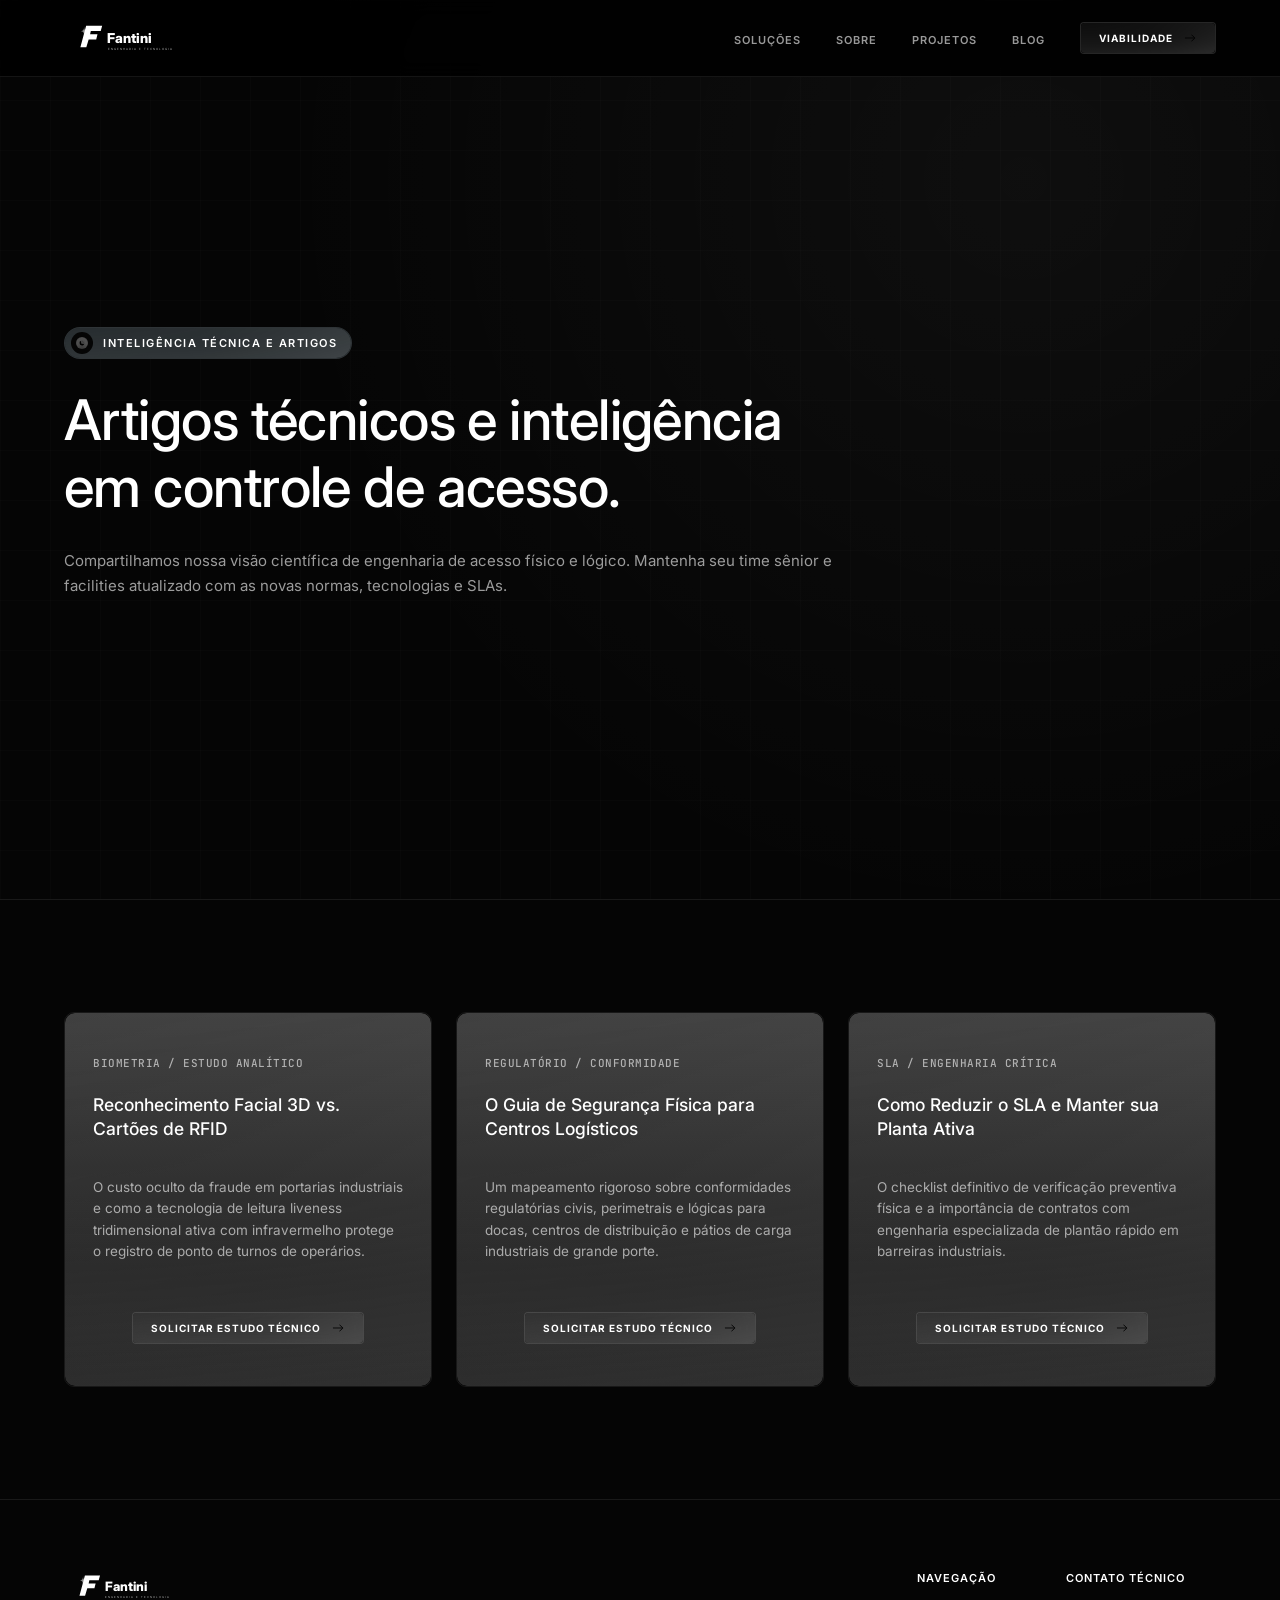
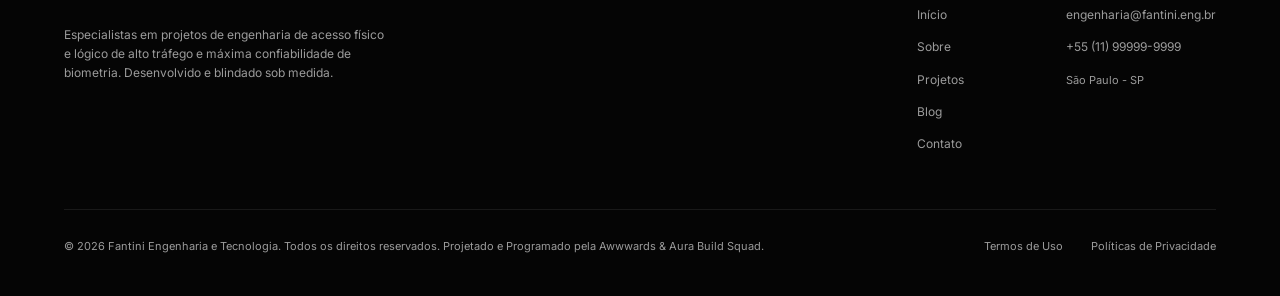
==== blog.html @ 69a47493 "feat: expand to multi-page architecture adding Sobre, Projetos, Blog, and Contato pages" ====
<!DOCTYPE html>
<html lang="pt-BR">
<head>
  <meta charset="UTF-8">
  <meta name="viewport" content="width=device-width, initial-scale=1.0">
  <title>Blog — Fantini Engenharia e Tecnologia</title>
  <meta name="description" content="Artigos de engenharia, guias normativos e estudos aprofundados sobre biometria facial 3D, controle de acesso e blindagem lógica/física corporativa.">
  
  <!-- CSS Stylesheet -->
  <link rel="stylesheet" href="css/style.css">
</head>
<body>

  <!-- ==========================================================================
       HEADER (NAVEGAÇÃO GLOBAL UNIFICADA)
       ========================================================================== */ -->
  <header class="header-nav" id="header">
    <div class="container header-container">
      <a href="index.html" class="header-logo" aria-label="Fantini Engenharia e Tecnologia Home">
        <!-- Direct Injected Reconstructed SVG Logo for high speed performance and CSS coloring -->
        <svg xmlns="http://www.w3.org/2000/svg" viewBox="0 0 800 200" width="100%" height="100%">
          <rect width="100%" height="100%" fill="none" />
          <!-- Icon -->
          <g transform="translate(-10, -20)">
            <path fill="#8a8a8a" d="M 122,108 C 122,93 118,82 104,82 C 118,82 122,71 122,56 C 122,71 126,82 140,82 C 126,82 122,93 122,108 Z" />
            <path fill="#ffffff" d="M 133,52 L 222,52 L 214,81 L 159,81 L 155,99 L 196,99 L 189,128 L 147,128 L 134,172 L 101,172 L 133,52 Z" />
          </g>
          <!-- Typography -->
          <text x="240" y="125" font-family="'Inter', sans-serif" font-weight="800" font-size="76" fill="#ffffff">Fantini</text>
          <text x="242" y="165" font-family="'Inter', sans-serif" font-weight="300" font-size="16" fill="#ffffff" letter-spacing="0.36em" opacity="0.9">ENGENHARIA E TECNOLOGIA</text>
        </svg>
      </a>
      
      <nav aria-label="Navegação Principal">
        <ul class="nav-menu">
          <li><a href="index.html#solucoes" class="nav-link">Soluções</a></li>
          <li><a href="sobre.html" class="nav-link">Sobre</a></li>
          <li><a href="projetos.html" class="nav-link">Projetos</a></li>
          <li><a href="blog.html" class="nav-link active" aria-current="page">Blog</a></li>
          <li>
            <!-- nav button infranex style with dual text roll-up -->
            <a class="button-01 button-01-sm w-inline-block" href="contato.html">
              <div class="button-01-main">
                <div class="button-01-text-wrap">
                  <div class="paragraph-02">Viabilidade</div>
                  <div class="paragraph-02">Viabilidade</div>
                </div>
                <img alt="arrow-right" src="assets/6957be41e4e089c5e53fb3e4_arrow_22bd38528ae0.svg"/>
                <div class="bg-daimond-16"></div>
              </div>
            </a>
          </li>
        </ul>
      </nav>
    </div>
  </header>

  <!-- ==========================================================================
       HERO SECTION DEDICADA
       ========================================================================== */ -->
  <section class="hero" id="home">
    <div class="tech-grid-bg"></div>
    <div class="hero-overlay"></div>
    
    <div class="container">
      <div class="hero-content">
        <!-- Infranex Signature Status Pill Tag -->
        <div class="section-teg-wrap reveal-scale">
          <div class="section-teg-icon">
            <img src="assets/6957d639ac43dd49eb71e622_CTA_2_b1862586765e.svg" alt="Spark icon" />
          </div>
          <span class="section-teg-text">Inteligência Técnica e Artigos</span>
          <div class="bg-daimond-16"></div>
        </div>
        
        <div class="hero-title reveal-slide-up">
          <h1>Artigos técnicos e inteligência em controle de acesso.</h1>
        </div>
        
        <div class="hero-subtitle reveal-slide-up delay-1">
          <p>Compartilhamos nossa visão científica de engenharia de acesso físico e lógico. Mantenha seu time sênior e facilities atualizado com as novas normas, tecnologias e SLAs.</p>
        </div>
      </div>
    </div>
  </section>

  <!-- ==========================================================================
       ARTIGOS GRID
       ========================================================================== */ -->
  <section class="section-padding">
    <div class="container">
      <div style="display: grid; grid-template-columns: repeat(3, 1fr); gap: 24px;" class="process-grid">
        <!-- Artigo 01 -->
        <div class="process-card reveal-slide-up">
          <span class="process-step">BIOMETRIA / ESTUDO ANALÍTICO</span>
          <h4 style="font-size: 1.25rem; font-weight: 500; line-height: 1.4; margin-bottom: 1rem; color: #ffffff;">
            Reconhecimento Facial 3D vs. Cartões de RFID
          </h4>
          <p style="color: var(--color-text-secondary); font-size: 13.5px; line-height: 1.6; margin-bottom: 2rem;">
            O custo oculto da fraude em portarias industriais e como a tecnologia de leitura liveness tridimensional ativa com infravermelho protege o registro de ponto de turnos de operários.
          </p>
          <a class="button-01 button-01-sm w-inline-block" href="contato.html">
            <div class="button-01-main">
              <div class="button-01-text-wrap">
                <div class="paragraph-02">Solicitar Estudo Técnico</div>
                <div class="paragraph-02">Solicitar Estudo Técnico</div>
              </div>
              <img alt="arrow-right" src="assets/6957be41e4e089c5e53fb3e4_arrow_22bd38528ae0.svg"/>
              <div class="bg-daimond-16"></div>
            </div>
          </a>
          <div class="bg-color"></div><div class="bg-stroke"></div><div class="bg-daimond-16"></div>
        </div>

        <!-- Artigo 02 -->
        <div class="process-card reveal-slide-up delay-1">
          <span class="process-step">REGULATÓRIO / CONFORMIDADE</span>
          <h4 style="font-size: 1.25rem; font-weight: 500; line-height: 1.4; margin-bottom: 1rem; color: #ffffff;">
            O Guia de Segurança Física para Centros Logísticos
          </h4>
          <p style="color: var(--color-text-secondary); font-size: 13.5px; line-height: 1.6; margin-bottom: 2rem;">
            Um mapeamento rigoroso sobre conformidades regulatórias civis, perimetrais e lógicas para docas, centros de distribuição e pátios de carga industriais de grande porte.
          </p>
          <a class="button-01 button-01-sm w-inline-block" href="contato.html">
            <div class="button-01-main">
              <div class="button-01-text-wrap">
                <div class="paragraph-02">Solicitar Estudo Técnico</div>
                <div class="paragraph-02">Solicitar Estudo Técnico</div>
              </div>
              <img alt="arrow-right" src="assets/6957be41e4e089c5e53fb3e4_arrow_22bd38528ae0.svg"/>
              <div class="bg-daimond-16"></div>
            </div>
          </a>
          <div class="bg-color"></div><div class="bg-stroke"></div><div class="bg-daimond-16"></div>
        </div>

        <!-- Artigo 03 -->
        <div class="process-card reveal-slide-up delay-2">
          <span class="process-step">SLA / ENGENHARIA CRÍTICA</span>
          <h4 style="font-size: 1.25rem; font-weight: 500; line-height: 1.4; margin-bottom: 1rem; color: #ffffff;">
            Como Reduzir o SLA e Manter sua Planta Ativa
          </h4>
          <p style="color: var(--color-text-secondary); font-size: 13.5px; line-height: 1.6; margin-bottom: 2rem;">
            O checklist definitivo de verificação preventiva física e a importância de contratos com engenharia especializada de plantão rápido em barreiras industriais.
          </p>
          <a class="button-01 button-01-sm w-inline-block" href="contato.html">
            <div class="button-01-main">
              <div class="button-01-text-wrap">
                <div class="paragraph-02">Solicitar Estudo Técnico</div>
                <div class="paragraph-02">Solicitar Estudo Técnico</div>
              </div>
              <img alt="arrow-right" src="assets/6957be41e4e089c5e53fb3e4_arrow_22bd38528ae0.svg"/>
              <div class="bg-daimond-16"></div>
            </div>
          </a>
          <div class="bg-color"></div><div class="bg-stroke"></div><div class="bg-daimond-16"></div>
        </div>
      </div>
    </div>
  </section>

  <!-- ==========================================================================
       FOOTER (RODAPÉ GLOBAL)
       ========================================================================== */ -->
  <footer class="footer">
    <div class="container">
      <div class="footer-top">
        <div class="footer-brand">
          <div class="footer-logo">
            <!-- Footer SVG Logo Small -->
            <svg xmlns="http://www.w3.org/2000/svg" viewBox="0 0 800 200" width="100%" height="100%">
              <rect width="100%" height="100%" fill="none" />
              <!-- Icon -->
              <g transform="translate(-10, -20)">
                <path fill="#8a8a8a" d="M 122,108 C 122,93 118,82 104,82 C 118,82 122,71 122,56 C 122,71 126,82 140,82 C 126,82 122,93 122,108 Z" />
                <path fill="#ffffff" d="M 133,52 L 222,52 L 214,81 L 159,81 L 155,99 L 196,99 L 189,128 L 147,128 L 134,172 L 101,172 L 133,52 Z" />
              </g>
              <!-- Typography -->
              <text x="240" y="125" font-family="'Inter', sans-serif" font-weight="800" font-size="76" fill="#ffffff">Fantini</text>
              <text x="242" y="165" font-family="'Inter', sans-serif" font-weight="300" font-size="16" fill="#ffffff" letter-spacing="0.36em" opacity="0.9">ENGENHARIA E TECNOLOGIA</text>
            </svg>
          </div>
          <p>Especialistas em projetos de engenharia de acesso físico e lógico de alto tráfego e máxima confiabilidade de biometria. Desenvolvido e blindado sob medida.</p>
        </div>

        <div class="footer-links-group">
          <div class="footer-column">
            <h5 style="color: #ffffff;">Navegação</h5>
            <ul>
              <li><a href="index.html">Início</a></li>
              <li><a href="sobre.html">Sobre</a></li>
              <li><a href="projetos.html">Projetos</a></li>
              <li><a href="blog.html">Blog</a></li>
              <li><a href="contato.html">Contato</a></li>
            </ul>
          </div>
          <div class="footer-column">
            <h5 style="color: #ffffff;">Contato Técnico</h5>
            <ul>
              <li><a href="mailto:engenharia@fantini.eng.br">engenharia@fantini.eng.br</a></li>
              <li><a href="tel:+5511999999999">+55 (11) 99999-9999</a></li>
              <li><span style="font-size: 11px; color: var(--color-text-secondary);">São Paulo - SP</span></li>
            </ul>
          </div>
        </div>
      </div>

      <div class="footer-bottom">
        <p>&copy; 2026 Fantini Engenharia e Tecnologia. Todos os direitos reservados. Projetado e Programado pela Awwwards &amp; Aura Build Squad.</p>
        <div class="footer-bottom-links">
          <a href="#">Termos de Uso</a>
          <a href="#">Políticas de Privacidade</a>
        </div>
      </div>
    </div>
  </footer>

  <!-- App Logic Script -->
  <script src="js/app.js"></script>
</body>
</html>
---- css/style.css ----
@import url('https://fonts.googleapis.com/css2?family=Inter:wght@300;400;500;600;700;800&family=JetBrains+Mono:wght@400;500;700&display=swap');

/* ==========================================================================
   EXACT INFRANEX SAAS DESIGN SYSTEM (FANTINI CO. INTEGRATION)
   ========================================================================== */
:root {
  /* Cores Originais Infranex */
  --color-bg: #050505;                    /* Main Canvas Background */
  --color-true-black: #0a0a0a;            /* Pure Slate Card Background */
  --color-bright-black: #1d2326;          /* Medium Surfaces, Pills and Inputs */
  --color-text-gray: #fff9;               /* Default readable body copy */
  --color-text-primary: #ffffff;          /* High contrast headings */
  --color-border-inactive: rgba(255, 255, 255, 0.08); /* 1px outline */
  --color-border-hover: rgba(255, 255, 255, 0.2);    /* Border peek highlight */
  
  /* Border Radii Tokens (Infranex standard) */
  --border-radius-tiny: 4px;
  --border-radius-medium: 6px;
  --border-radius-normal: 8px;
  --border-radius-large: 10px;
  --border-radius-jumbo: 18px;
  --border-radius-massive: 100px;
  
  /* Fontes */
  --font-main: 'Inter', sans-serif;
  --font-mono: 'JetBrains Mono', monospace;
  
  /* Precision Easing */
  --transition-bezier: all 0.4s cubic-bezier(0.16, 1, 0.3, 1);
}

/* ==========================================================================
   RESET & BASE STYLES
   ========================================================================== */
* {
  box-sizing: border-box;
  margin: 0;
  padding: 0;
}

html, body {
  overflow-x: hidden;
  background-color: var(--color-bg) !important;
  color: var(--color-text-gray);
  font-family: var(--font-main);
  font-size: 14px;
  line-height: 1.5;
  scroll-behavior: smooth;
  -webkit-font-smoothing: antialiased;
}

/* Utilities */
.container {
  width: 100%;
  max-width: 1200px;
  margin: 0 auto;
  padding: 0 24px;
}

.section-padding {
  padding: 8rem 0;
  border-bottom: 1px solid var(--color-border-inactive);
}

.text-center { text-align: center; }

/* Grid de Linhas Técnicas Infranex */
.tech-grid-bg {
  position: absolute;
  top: 0;
  left: 0;
  width: 100%;
  height: 100%;
  background-image: 
    linear-gradient(rgba(255, 255, 255, 0.012) 1px, transparent 1px),
    linear-gradient(90deg, rgba(255, 255, 255, 0.012) 1px, transparent 1px);
  background-size: 50px 50px;
  pointer-events: none;
  z-index: 1;
}

/* ==========================================================================
   HEADER (NAVEGAÇÃO SUPREMA)
   ========================================================================== */
.header-nav {
  position: fixed;
  top: 0;
  left: 0;
  width: 100%;
  background-color: rgba(5, 5, 5, 0.95);
  border-bottom: 1px solid var(--color-border-inactive);
  backdrop-filter: blur(10px);
  z-index: 1000;
  transition: var(--transition-bezier);
}

.header-container {
  display: flex;
  justify-content: space-between;
  align-items: center;
  height: 76px;
}

.header-logo {
  display: flex;
  align-items: center;
  height: 36px;
  text-decoration: none;
}

.header-logo svg {
  height: 100%;
  width: auto;
}

.nav-menu {
  display: flex;
  list-style: none;
  gap: 2.5rem;
  align-items: center;
}

.nav-link {
  color: var(--color-text-secondary);
  text-decoration: none;
  font-size: 11px;
  font-weight: 600;
  text-transform: uppercase;
  letter-spacing: 1px;
  transition: var(--transition-bezier);
}

.nav-link:hover {
  color: var(--color-text-primary);
}

/* ==========================================================================
   INFRANEX MASTER BUTTONS SYSTEM (.button-01)
   ========================================================================== */
.button-01 {
  display: inline-flex;
  align-items: center;
  justify-content: center;
  position: relative;
  text-decoration: none;
  cursor: pointer;
  z-index: 10;
}

.button-01-main {
  background-color: rgba(0, 0, 0, 0.12);
  border: 1px solid rgba(255, 255, 255, 0.15);
  border-radius: var(--border-radius-medium); /* 6px */
  padding: 12px 26px;
  backdrop-filter: blur(6px);
  position: relative;
  overflow: hidden;
  transition: var(--transition-bezier);
  display: flex;
  align-items: center;
  gap: 10px;
}

.button-01-text-wrap {
  position: relative;
  z-index: 5;
  overflow: hidden;
  height: 14px;
  display: flex;
  flex-direction: column;
}

.button-01-text-wrap .paragraph-02 {
  font-family: var(--font-main);
  font-size: 11px;
  font-weight: 700;
  text-transform: uppercase;
  letter-spacing: 1px;
  color: var(--color-text-primary);
  margin: 0;
  height: 14px;
  line-height: 14px;
  white-space: nowrap;
  transition: transform 0.4s cubic-bezier(0.16, 1, 0.3, 1);
}

.button-01-main img {
  width: 14px;
  height: 14px;
  filter: invert(1);
  position: relative;
  z-index: 5;
  transition: var(--transition-bezier);
}

/* Overlays e efeitos interativos */
.button-01:hover .button-01-main {
  border-color: var(--color-text-primary);
  background-color: rgba(255, 255, 255, 0.05);
}

.button-01:hover .button-01-text-wrap .paragraph-02 {
  transform: translateY(-100%);
}

.button-01:hover .button-01-main img {
  transform: translateX(4px);
}

.button-01-secondary .button-01-main {
  background-color: transparent;
  border: 1px solid var(--color-border-inactive);
}

.button-01-secondary:hover .button-01-main {
  border-color: var(--color-border-hover);
  background-color: rgba(255, 255, 255, 0.02);
}

.button-01-sm .button-01-main {
  padding: 8px 18px;
  border-radius: var(--border-radius-tiny); /* 4px */
}

.button-01-sm .button-01-text-wrap {
  height: 12px;
}

.button-01-sm .button-01-text-wrap .paragraph-02 {
  font-size: 10px;
  height: 12px;
  line-height: 12px;
}

/* ==========================================================================
   THE SIGNATURE GLASSMORPHIC & VECTOR LAYERING (z-index overlays)
   ========================================================================== */
/* Layer 1: Infranex Face Gradient Background */
.bg-color {
  position: absolute;
  inset: 0%;
  z-index: 1;
  height: 100%;
  border-radius: inherit;
  background-color: rgba(0, 0, 0, 0.12);
  background-image: 
    linear-gradient(#131313, #030303 72%, #01010100), 
    linear-gradient(#202020b3, #000);
}

/* Layer 2: Infranex 1px Inner Outline Glow */
.bg-stroke {
  position: absolute;
  inset: 0%;
  z-index: 2;
  opacity: .16;
  background-image: linear-gradient(#fff, #99999980);
  border-radius: inherit;
  pointer-events: none;
  transition: var(--transition-bezier);
}

/* Layer 3: Diamond Glass Reflection Overlay */
.bg-daimond-16 {
  position: absolute;
  inset: 0%;
  z-index: 3;
  opacity: .16;
  background-image: 
    url("../assets/6957c00accf867b0e120de47_Gradi_11859cbbbee3.svg"), 
    linear-gradient(350deg, #fff, #ffffff52);
  background-position: 50%, 0 0;
  background-repeat: no-repeat, repeat;
  background-size: cover, auto;
  border-radius: inherit;
  pointer-events: none;
  transition: var(--transition-bezier);
}

/* Interaction feedback for visual layering */
.bento-card:hover .bg-stroke,
.sim-result-box:hover .bg-stroke,
.process-card:hover .bg-stroke,
.contact-form:hover .bg-stroke {
  opacity: .32;
}

.bento-card:hover .bg-daimond-16,
.sim-result-box:hover .bg-daimond-16,
.process-card:hover .bg-daimond-16,
.contact-form:hover .bg-daimond-16,
.button-01:hover .bg-daimond-16 {
  opacity: .28;
}

/* ==========================================================================
   CATEGORY STATUS PILL TAGS (.section-teg-wrap)
   ========================================================================== */
.section-teg-wrap {
  display: inline-flex;
  align-items: center;
  gap: 10px;
  background-color: var(--color-bright-black);
  border: 1px solid var(--color-border-inactive);
  padding: 6px 14px 6px 6px;
  border-radius: var(--border-radius-massive); /* 100px */
  text-decoration: none;
  transition: var(--transition-bezier);
  margin-bottom: 2rem;
  height: 32px;
  position: relative;
  overflow: hidden;
}

.section-teg-wrap:hover {
  border-color: var(--color-border-hover);
}

.section-teg-icon {
  width: 22px;
  height: 22px;
  background-color: var(--color-bg);
  border-radius: 50%;
  display: flex;
  align-items: center;
  justify-content: center;
  position: relative;
  z-index: 5;
}

.section-teg-icon img {
  width: 12px;
  height: 12px;
  filter: invert(1);
}

.section-teg-text {
  font-size: 11px;
  font-weight: 600;
  letter-spacing: 1.5px;
  text-transform: uppercase;
  color: var(--color-text-primary);
  position: relative;
  z-index: 5;
}

.section-teg-wrap .bg-daimond-16 {
  z-index: 1;
}

/* ==========================================================================
   HERO SECTION (O IMPACTO DE AUTORIDADE)
   ========================================================================== */
.hero {
  position: relative;
  min-height: 100vh;
  display: flex;
  align-items: center;
  padding-top: 76px;
  overflow: hidden;
  background-color: var(--color-bg);
  border-bottom: 1px solid var(--color-border-inactive);
}

.hero-content {
  position: relative;
  max-width: 800px;
  z-index: 10;
  padding: 8rem 0;
}

.hero-title h1 {
  font-family: var(--font-main);
  font-size: clamp(2.5rem, 5vw, 4rem);
  font-weight: 500; /* Inter Display Medium (500) */
  line-height: 1.2;
  letter-spacing: -0.01em;
  color: var(--color-text-primary);
  margin-bottom: 2rem;
}

.hero-subtitle p {
  font-family: var(--font-main);
  font-size: 15px; /* Paragraph Large */
  font-weight: 400;
  line-height: 1.65;
  color: var(--color-text-gray);
  margin-bottom: 3.5rem;
}

.hero-actions {
  display: flex;
  gap: 1.5rem;
  flex-wrap: wrap;
}

.hero-overlay {
  position: absolute;
  top: 0;
  left: 0;
  width: 100%;
  height: 100%;
  background: radial-gradient(circle at 80% 20%, rgba(255, 255, 255, 0.04) 0%, transparent 60%);
  pointer-events: none;
  z-index: 2;
}

/* ==========================================================================
   ZONAS DE PROVA SOCIAL COM MARQUEE CONTÍNUO INFINITO
   ========================================================================== */
.proof-bar {
  border-bottom: 1px solid var(--color-border-inactive);
  background-color: var(--color-bg);
  padding: 3rem 0;
  position: relative;
  z-index: 10;
  overflow: hidden;
}

.proof-container {
  display: flex;
  flex-direction: column;
  gap: 2rem;
}

.proof-title {
  font-size: 11px;
  font-weight: 600;
  text-transform: uppercase;
  letter-spacing: 2px;
  color: var(--color-text-muted);
  text-align: center;
}

/* Infinite Scrolling Marquee */
.brand-bottom-list {
  display: flex;
  gap: 80px;
  width: max-content;
  animation: marquee-scroll 25s linear infinite;
  padding-left: 20px;
}

.marquee-wrapper {
  display: flex;
  width: 100%;
  overflow: hidden;
  position: relative;
}

.marquee-wrapper::before, .marquee-wrapper::after {
  content: '';
  position: absolute;
  top: 0;
  width: 120px;
  height: 100%;
  z-index: 2;
  pointer-events: none;
}

.marquee-wrapper::before {
  left: 0;
  background: linear-gradient(to right, var(--color-bg), transparent);
}

.marquee-wrapper::after {
  right: 0;
  background: linear-gradient(to left, var(--color-bg), transparent);
}

.brand-logo-wrap {
  font-family: var(--font-main);
  font-size: 14px;
  font-weight: 700;
  text-transform: uppercase;
  letter-spacing: 3px;
  color: var(--color-text-muted);
  opacity: 0.55;
  transition: var(--transition-bezier);
  cursor: default;
}

.brand-logo-wrap:hover {
  opacity: 1;
  color: var(--color-text-primary);
}

@keyframes marquee-scroll {
  0% { transform: translateX(0); }
  100% { transform: translateX(-50%); }
}

/* ==========================================================================
   BENTO GRID DE SOLUÇÕES (HIGH-PERFORMANCE INFRANEX CARDS)
   ========================================================================== */
.section-header {
  margin-bottom: 5rem;
}

.section-title {
  font-size: clamp(2rem, 3.5vw, 2.8rem);
  font-weight: 600; /* Inter Display Semi-Bold (600) */
  letter-spacing: -0.02em;
  color: var(--color-text-primary);
}

.bento-grid {
  display: grid;
  grid-template-columns: repeat(4, 1fr);
  grid-template-rows: repeat(2, 280px);
  gap: 20px;
}

/* Opaque High Performance Infranex Card */
.bento-card {
  border: 1px solid var(--color-border-inactive);
  border-radius: var(--border-radius-large); /* 10px */
  padding: 2.5rem;
  display: flex;
  flex-direction: column;
  justify-content: space-between;
  transition: var(--transition-bezier);
  position: relative;
  overflow: hidden;
  background-color: transparent;
}

.bento-card:hover {
  border-color: var(--color-border-hover);
}

.bento-card-header {
  display: flex;
  justify-content: space-between;
  align-items: flex-start;
  position: relative;
  z-index: 10;
}

.bento-number {
  font-family: var(--font-mono);
  font-size: 11px;
  color: var(--color-text-muted);
  letter-spacing: 0.5px;
}

.bento-icon-box {
  width: 44px;
  height: 44px;
  border: 1px solid var(--color-border-inactive);
  border-radius: var(--border-radius-medium); /* 6px */
  display: flex;
  align-items: center;
  justify-content: center;
  transition: var(--transition-bezier);
  background-color: rgba(0, 0, 0, 0.3);
  position: relative;
  z-index: 15;
}

.bento-card:hover .bento-icon-box {
  border-color: var(--color-border-hover);
  background-color: rgba(255, 255, 255, 0.03);
}

.bento-icon-box svg {
  width: 18px;
  height: 18px;
  fill: var(--color-text-secondary);
  transition: var(--transition-bezier);
}

.bento-card:hover .bento-icon-box svg {
  fill: var(--color-text-primary);
}

.bento-card-body {
  position: relative;
  z-index: 10;
}

.bento-card-body h3 {
  font-size: 1.35rem;
  font-weight: 500; /* Interdisplay Medium (500) */
  letter-spacing: -0.01em;
  color: var(--color-text-primary);
  margin-bottom: 0.8rem;
}

.bento-card-body p {
  font-size: 14px; /* Paragraph Normal Infranex */
  line-height: 1.6;
  color: var(--color-text-secondary);
}

/* Modificadores de Proporção Bento Grid */
.bento-vertical {
  grid-column: span 2;
  grid-row: span 2;
  height: 100%;
}

.bento-horizontal {
  grid-column: span 2;
  grid-row: span 1;
}

.bento-regular {
  grid-column: span 1;
  grid-row: span 1;
}

.bento-vertical .bento-card-body h3 {
  font-size: 1.8rem;
  margin-bottom: 1.2rem;
}

.bento-vertical .bento-card-body p {
  font-size: 15px;
  line-height: 1.65;
}

/* ==========================================================================
   SIMULADOR DE SOLUÇÕES INTERATIVO
   ========================================================================== */
.simulator {
  background-color: var(--color-bg);
}

.simulator-layout {
  display: grid;
  grid-template-columns: 5fr 7fr;
  gap: 4rem;
  align-items: start;
}

.sim-control-panel {
  display: flex;
  flex-direction: column;
  gap: 1.2rem;
}

.sim-selector-btn {
  background-color: var(--color-surface-card);
  border: 1px solid var(--color-border-inactive);
  border-radius: var(--border-radius-large); /* 10px */
  padding: 1.8rem 2rem;
  text-align: left;
  cursor: pointer;
  transition: var(--transition-bezier);
  display: flex;
  justify-content: space-between;
  align-items: center;
  outline: none;
}

.sim-selector-btn h4 {
  font-size: 12px;
  font-weight: 600;
  text-transform: uppercase;
  letter-spacing: 1px;
  color: var(--color-text-secondary);
  transition: var(--transition-bezier);
}

.sim-selector-btn svg {
  color: var(--color-text-muted);
  transition: var(--transition-bezier);
}

.sim-selector-btn:hover {
  background-color: #0e0e0e;
  border-color: var(--color-border-hover);
}

.sim-selector-btn.active {
  background-color: #0e0e0e;
  border-color: var(--color-border-active);
}

.sim-selector-btn.active h4 {
  color: var(--color-text-primary);
}

.sim-selector-btn.active svg {
  color: var(--color-text-primary);
}

/* Lado do Resultado */
.sim-result-box {
  border: 1px solid var(--color-border-inactive);
  border-radius: var(--border-radius-large); /* 10px */
  padding: 3.5rem;
  min-height: 480px;
  display: flex;
  flex-direction: column;
  justify-content: space-between;
  position: relative;
  overflow: hidden;
  background-color: transparent;
}

.sim-result-header {
  margin-bottom: 2.5rem;
  position: relative;
  z-index: 10;
}

.sim-result-tag {
  font-family: var(--font-mono);
  font-size: 11px;
  letter-spacing: 0.5px;
  color: var(--color-text-muted);
  text-transform: uppercase;
  margin-bottom: 1rem;
  display: block;
}

.sim-result-title {
  font-size: 1.8rem;
  font-weight: 500;
  letter-spacing: -0.01em;
  color: var(--color-text-primary);
  margin-bottom: 1rem;
}

.sim-result-desc {
  font-size: 14px;
  line-height: 1.6;
  color: var(--color-text-secondary);
}

/* Lista de Especificações Recomendadas */
.sim-specs-list {
  display: grid;
  grid-template-columns: repeat(2, 1fr);
  gap: 2rem;
  margin-bottom: 3.5rem;
  border-top: 1px solid var(--color-border-inactive);
  padding-top: 2rem;
  position: relative;
  z-index: 10;
}

.sim-spec-item {
  display: flex;
  flex-direction: column;
  gap: 0.4rem;
}

.sim-spec-label {
  font-size: 11px;
  color: var(--color-text-muted);
  text-transform: uppercase;
  letter-spacing: 0.5px;
}

.sim-spec-value {
  font-size: 14px;
  font-weight: 600;
  color: var(--color-text-primary);
}

/* ==========================================================================
   NOSSO PROCESSO DE ENGENHARIA
   ========================================================================== */
.process-grid {
  display: grid;
  grid-template-columns: repeat(4, 1fr);
  gap: 20px;
}

.process-card {
  border: 1px solid var(--color-border-inactive);
  border-radius: var(--border-radius-large); /* 10px */
  padding: 3rem 2rem;
  display: flex;
  flex-direction: column;
  gap: 1.5rem;
  position: relative;
  transition: var(--transition-bezier);
  overflow: hidden;
  background-color: transparent;
}

.process-card:hover {
  border-color: var(--color-border-hover);
}

.process-step {
  font-family: var(--font-mono);
  font-size: 11px;
  font-weight: 500;
  color: var(--color-text-muted);
  letter-spacing: 0.5px;
  position: relative;
  z-index: 10;
}

.process-card h4 {
  font-size: 1.2rem;
  font-weight: 500;
  color: var(--color-text-primary);
  position: relative;
  z-index: 10;
}

.process-card p {
  font-size: 14px;
  line-height: 1.6;
  color: var(--color-text-secondary);
  position: relative;
  z-index: 10;
}

/* ==========================================================================
   FORMULÁRIO DE CONVERSÃO CORPORATIVA (LEAD DE ELITE)
   ========================================================================== */
.contact {
  background-color: var(--color-bg);
  position: relative;
  overflow: hidden;
}

.contact-layout {
  display: grid;
  grid-template-columns: 5fr 7fr;
  gap: 5rem;
  align-items: start;
}

.contact-info {
  display: flex;
  flex-direction: column;
  gap: 2rem;
}

.contact-info-title {
  font-size: clamp(2rem, 3.5vw, 2.6rem);
  font-weight: 600;
  line-height: 1.2;
  color: var(--color-text-primary);
}

.contact-info-desc {
  font-size: 15px;
  line-height: 1.65;
  color: var(--color-text-secondary);
  margin-bottom: 2rem;
}

.contact-detail-item {
  display: flex;
  flex-direction: column;
  gap: 0.4rem;
  border-left: 2px solid var(--color-border-inactive);
  padding-left: 1.5rem;
}

.contact-detail-label {
  font-size: 11px;
  text-transform: uppercase;
  letter-spacing: 0.5px;
  color: var(--color-text-muted);
}

.contact-detail-value {
  font-size: 15px;
  font-weight: 600;
  color: var(--color-text-primary);
}

/* Formulário Infranex Opaque Card */
.contact-form {
  border: 1px solid var(--color-border-inactive);
  border-radius: var(--border-radius-large); /* 10px */
  padding: 4rem;
  display: flex;
  flex-direction: column;
  gap: 2rem;
  position: relative;
  overflow: hidden;
  background-color: transparent;
}

.form-group {
  display: flex;
  flex-direction: column;
  gap: 0.6rem;
  position: relative;
  z-index: 10;
}

.form-group label {
  font-size: 11px;
  text-transform: uppercase;
  letter-spacing: 0.5px;
  color: var(--color-text-secondary);
}

.form-control {
  background-color: rgba(5, 5, 5, 0.6);
  border: 1px solid var(--color-border-inactive);
  color: var(--color-text-primary);
  font-family: var(--font-main);
  font-size: 14px;
  padding: 1rem 1.2rem;
  width: 100%;
  border-radius: var(--border-radius-medium); /* 6px */
  outline: none;
  transition: var(--transition-bezier);
  position: relative;
  z-index: 15;
}

.form-control:focus {
  border-color: var(--color-border-hover);
}

textarea.form-control {
  min-height: 120px;
  resize: vertical;
}

.form-control-row {
  display: grid;
  grid-template-columns: repeat(2, 1fr);
  gap: 1.5rem;
  position: relative;
  z-index: 10;
}

/* ==========================================================================
   FOOTER (RODAPÉ CORPORATIVO)
   ========================================================================== */
.footer {
  padding: 5rem 0 3rem 0;
  background-color: var(--color-bg);
}

.footer-top {
  display: flex;
  justify-content: space-between;
  align-items: start;
  flex-wrap: wrap;
  gap: 4rem;
  margin-bottom: 4rem;
}

.footer-brand {
  max-width: 320px;
}

.footer-logo {
  height: 34px;
  margin-bottom: 1.5rem;
}

.footer-logo svg {
  height: 100%;
  width: auto;
}

.footer-brand p {
  font-size: 12px;
  line-height: 1.6;
  color: var(--color-text-muted);
}

.footer-links-group {
  display: flex;
  gap: 5rem;
  flex-wrap: wrap;
}

.footer-column {
  display: flex;
  flex-direction: column;
  gap: 1.2rem;
}

.footer-column h5 {
  font-size: 11px;
  font-weight: 600;
  text-transform: uppercase;
  letter-spacing: 1px;
  color: var(--color-text-primary);
}

.footer-column ul {
  list-style: none;
  display: flex;
  flex-direction: column;
  gap: 0.8rem;
}

.footer-column a {
  font-size: 12px;
  color: var(--color-text-secondary);
  text-decoration: none;
  transition: var(--transition-bezier);
}

.footer-column a:hover {
  color: var(--color-text-primary);
}

.footer-bottom {
  border-top: 1px solid var(--color-border-inactive);
  padding-top: 2rem;
  display: flex;
  justify-content: space-between;
  align-items: center;
  flex-wrap: wrap;
  gap: 1.5rem;
  font-size: 11px;
  color: var(--color-text-muted);
}

.footer-bottom-links {
  display: flex;
  gap: 2rem;
}

.footer-bottom-links a {
  color: var(--color-text-muted);
  text-decoration: none;
  transition: var(--transition-bezier);
}

.footer-bottom-links a:hover {
  color: var(--color-text-primary);
}

/* ==========================================================================
   MEDIA QUERIES - RESPONSIVIDADE ESTRUTURAL
   ========================================================================== */
@media (max-width: 1024px) {
  .bento-grid {
    grid-template-columns: repeat(2, 1fr);
    grid-template-rows: auto;
  }
  
  .bento-vertical {
    grid-column: span 2;
  }
  
  .bento-regular {
    grid-column: span 1;
    height: 280px;
  }
  
  .simulator-layout {
    grid-template-columns: 1fr;
    gap: 3rem;
  }
  
  .contact-layout {
    grid-template-columns: 1fr;
    gap: 4rem;
  }
}

@media (max-width: 768px) {
  .section-padding {
    padding: 5rem 0;
  }
  
  .nav-menu {
    display: none;
  }
  
  .hero {
    min-height: auto;
    padding: 100px 0 6rem 0;
  }
  
  .hero-content {
    padding: 4rem 0;
  }
  
  .bento-grid {
    grid-template-columns: 1fr;
  }
  
  .bento-vertical, .bento-horizontal, .bento-regular {
    grid-column: span 1;
    height: auto;
  }
  
  .bento-regular {
    height: 280px;
  }
  
  .sim-result-box {
    padding: 2.5rem 1.8rem;
  }
  
  .sim-specs-list {
    grid-template-columns: 1fr;
    gap: 1.2rem;
  }
  
  .process-grid {
    grid-template-columns: 1fr;
    gap: 1.5rem;
  }
  
  .contact-form {
    padding: 2.5rem 1.8rem;
  }
  
  .form-control-row {
    grid-template-columns: 1fr;
    gap: 2rem;
  }
  
  .footer-links-group {
    gap: 3rem;
  }
}

/* ==========================================================================
   MOTION DESIGN ENGINE - ELEVATED AWWWARDS ENTRANCE EFFECTS
   ========================================================================== */
/* Core scroll reveals classes */
.reveal-slide-up, .reveal-scale, .reveal-opacity {
  opacity: 0;
  transition: opacity 1s cubic-bezier(0.16, 1, 0.3, 1),
              transform 1s cubic-bezier(0.16, 1, 0.3, 1),
              filter 1.2s cubic-bezier(0.16, 1, 0.3, 1);
  will-change: opacity, transform, filter;
  filter: blur(4px);
}

.reveal-slide-up {
  transform: translateY(40px);
}

.reveal-scale {
  transform: scale(0.96) translateY(20px);
}

.reveal-opacity {
  filter: blur(2px);
}

/* In-view states triggered by Intersection Observer */
.reveal-slide-up.in-view, 
.reveal-scale.in-view, 
.reveal-opacity.in-view {
  opacity: 1;
  transform: translateY(0) scale(1);
  filter: blur(0);
}

/* Stagger delays (sequential reveals) */
.delay-1 { transition-delay: 0.1s; }
.delay-2 { transition-delay: 0.2s; }
.delay-3 { transition-delay: 0.3s; }
.delay-4 { transition-delay: 0.4s; }
.delay-5 { transition-delay: 0.5s; }
.delay-6 { transition-delay: 0.6s; }

/* Micro-interaction for technical lines animation (.linesanimation replacement) */
@keyframes techLinePulse {
  0% { opacity: 0.15; }
  50% { opacity: 0.35; }
  100% { opacity: 0.15; }
}

.tech-grid-bg {
  animation: techLinePulse 8s ease-in-out infinite;
}
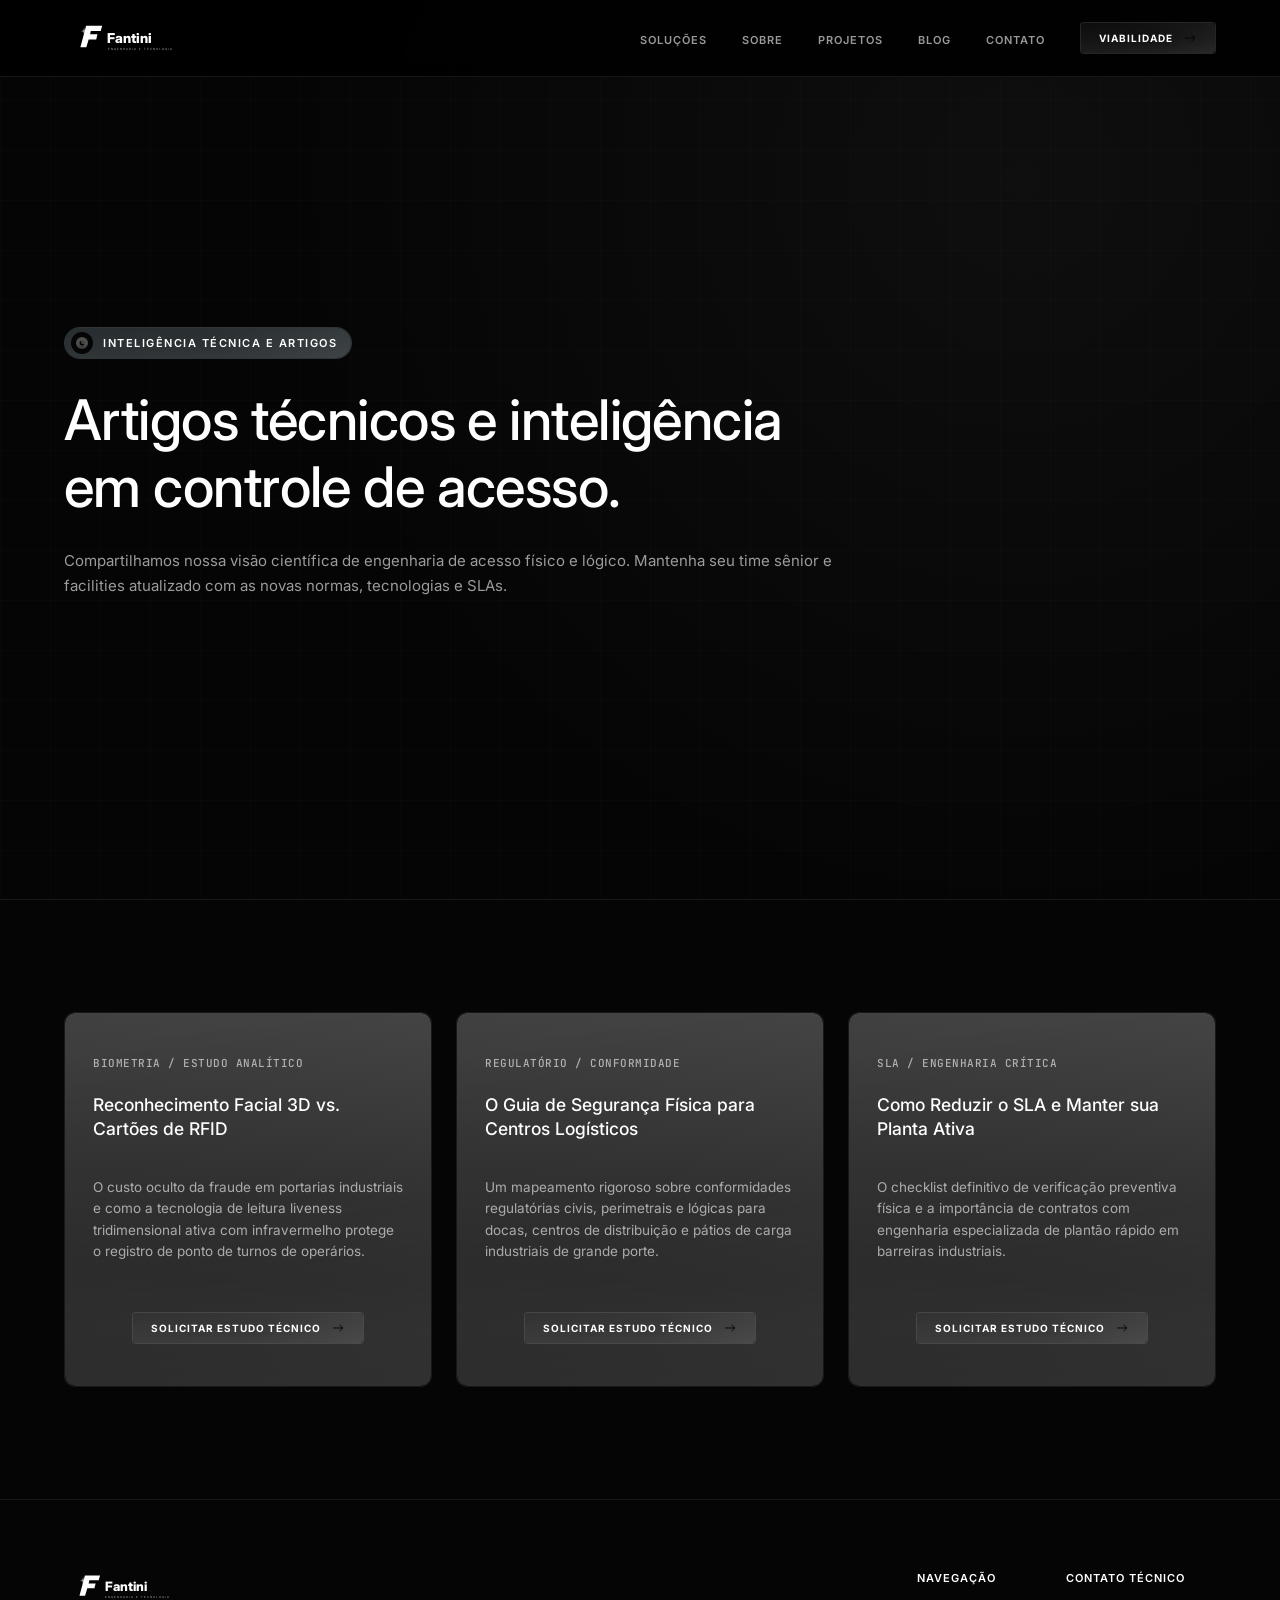
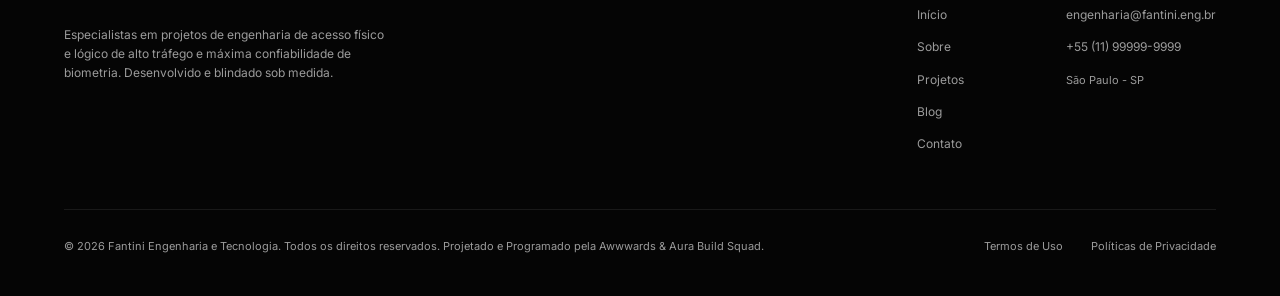
==== commit b91c7ee9: "feat: add Contato text link directly into the header menu across all pages" ====
--- a/blog.html
+++ b/blog.html
@@ -37,6 +37,7 @@
           <li><a href="sobre.html" class="nav-link">Sobre</a></li>
           <li><a href="projetos.html" class="nav-link">Projetos</a></li>
           <li><a href="blog.html" class="nav-link active" aria-current="page">Blog</a></li>
+          <li><a href="contato.html" class="nav-link">Contato</a></li>
           <li>
             <!-- nav button infranex style with dual text roll-up -->
             <a class="button-01 button-01-sm w-inline-block" href="contato.html">
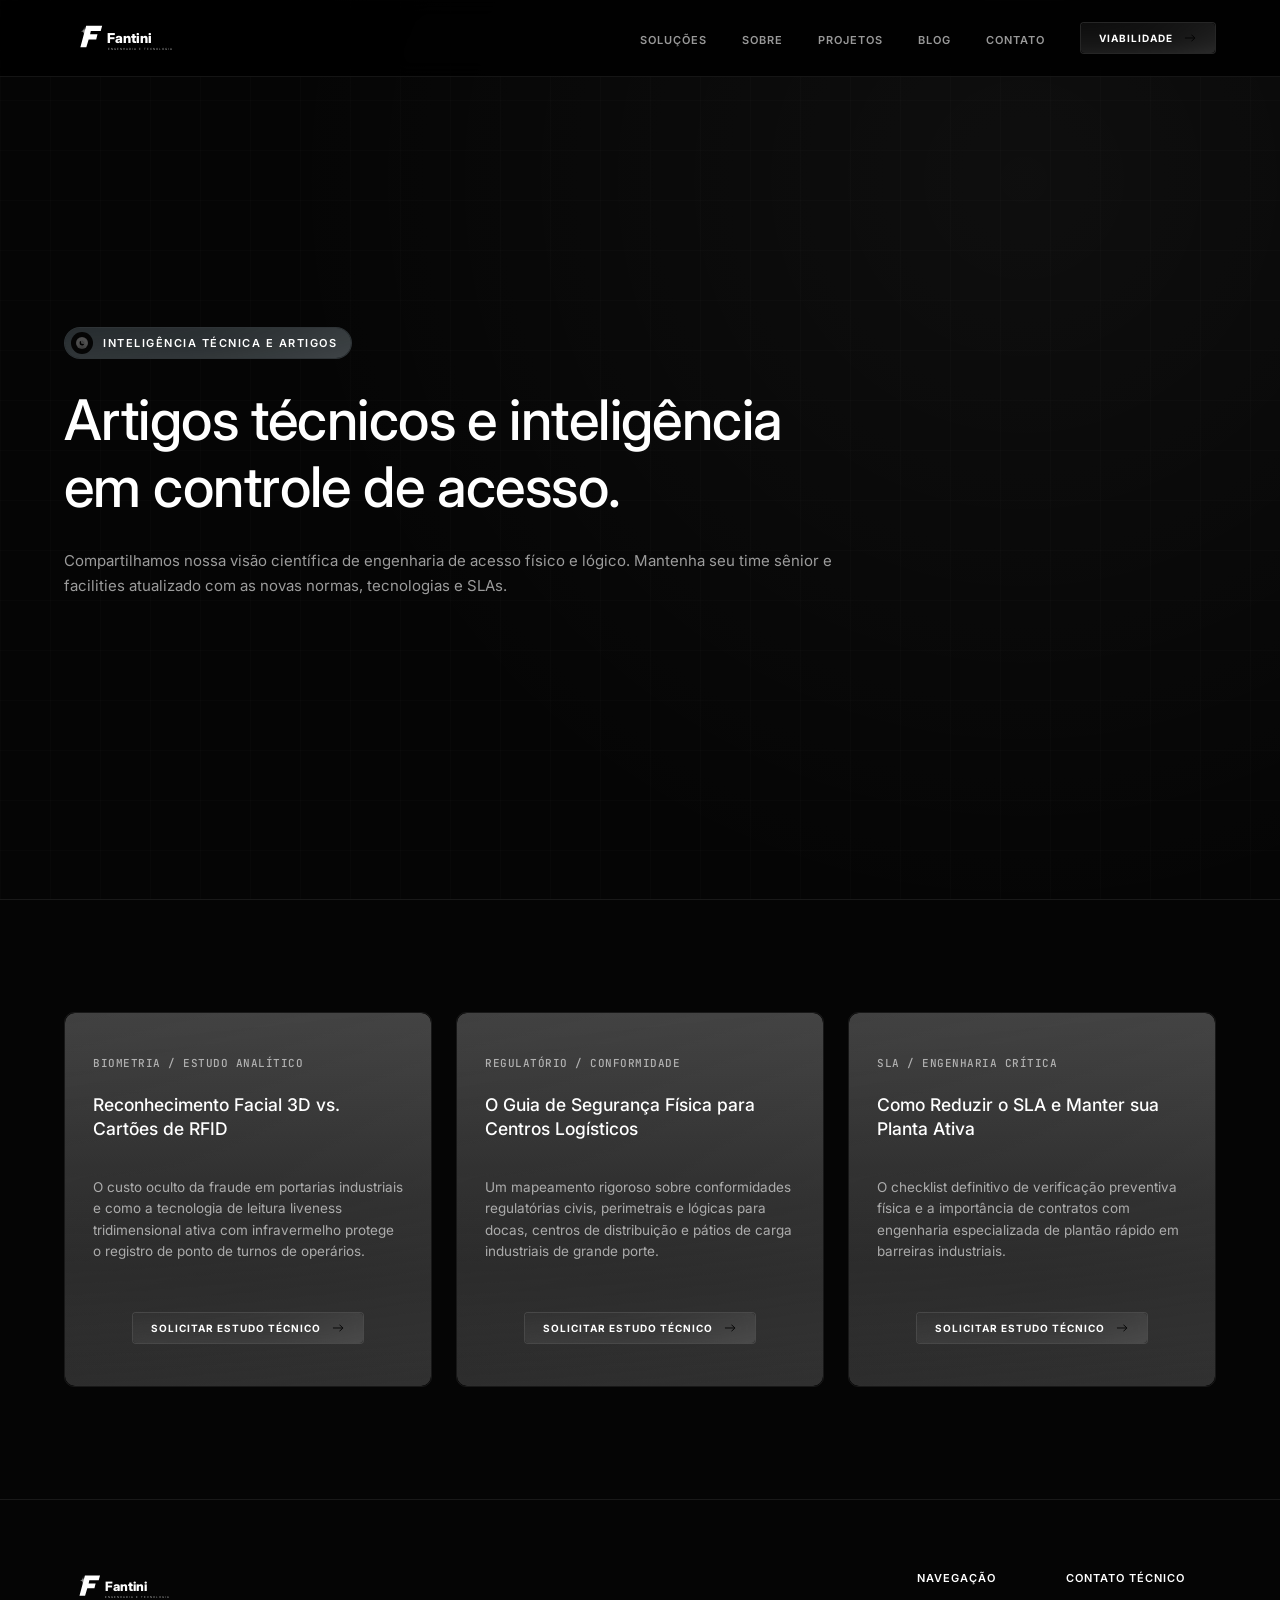
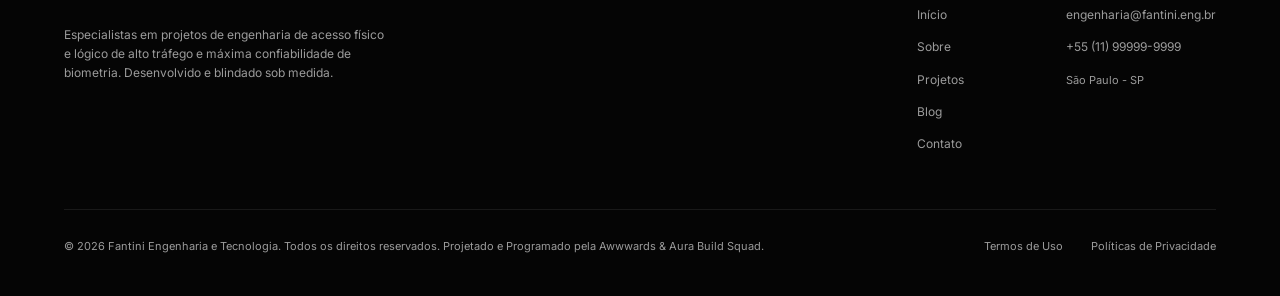
==== commit 7e00756f: "feat: implement responsive mobile hamburger menu and high-performance background video carousel on h" ====
--- a/blog.html
+++ b/blog.html
@@ -31,9 +31,16 @@
         </svg>
       </a>
       
+      <!-- Botão de Alternância Hamburguer -->
+      <button class="menu-toggle" aria-label="Abrir Menu" aria-controls="mobile-menu" aria-expanded="false">
+        <span class="bar"></span>
+        <span class="bar"></span>
+        <span class="bar"></span>
+      </button>
+      
       <nav aria-label="Navegação Principal">
-        <ul class="nav-menu">
-          <li><a href="index.html#solucoes" class="nav-link">Soluções</a></li>
+        <ul class="nav-menu" id="mobile-menu">
+          <li><a href="solucoes.html" class="nav-link">Soluções</a></li>
           <li><a href="sobre.html" class="nav-link">Sobre</a></li>
           <li><a href="projetos.html" class="nav-link">Projetos</a></li>
           <li><a href="blog.html" class="nav-link active" aria-current="page">Blog</a></li>
--- a/css/style.css
+++ b/css/style.css
@@ -132,6 +132,45 @@
 
 .nav-link:hover {
   color: var(--color-text-primary);
+}
+
+/* ==========================================================================
+   MOBILE MENU TOGGLE BUTTON (HAMBURGER)
+   ========================================================================== */
+.menu-toggle {
+  display: none;
+  flex-direction: column;
+  justify-content: space-between;
+  width: 24px;
+  height: 18px;
+  background: none;
+  border: none;
+  cursor: pointer;
+  padding: 0;
+  z-index: 1001;
+}
+
+.menu-toggle .bar {
+  width: 100%;
+  height: 2px;
+  background-color: var(--color-text-primary);
+  border-radius: 2px;
+  transition: transform 0.4s cubic-bezier(0.16, 1, 0.3, 1),
+              opacity 0.3s ease;
+  will-change: transform, opacity;
+}
+
+/* Transição Matemática em "X" */
+.menu-toggle.active .bar:nth-child(1) {
+  transform: translateY(8px) rotate(45deg);
+}
+
+.menu-toggle.active .bar:nth-child(2) {
+  opacity: 0;
+}
+
+.menu-toggle.active .bar:nth-child(3) {
+  transform: translateY(-8px) rotate(-45deg);
 }
 
 /* ==========================================================================
@@ -405,6 +444,54 @@
   z-index: 2;
 }
 
+/* Carrossel de Vídeo na Hero */
+.hero-video-carousel {
+  position: absolute;
+  top: 0;
+  left: 0;
+  width: 100%;
+  height: 100%;
+  z-index: 0;
+  overflow: hidden;
+}
+
+.hero-video-slide {
+  position: absolute;
+  top: 0;
+  left: 0;
+  width: 100%;
+  height: 100%;
+  opacity: 0;
+  z-index: 1;
+  transition: opacity 1.5s ease-in-out;
+}
+
+.hero-video-slide.active {
+  opacity: 1;
+  z-index: 2;
+}
+
+.hero-video-slide video {
+  width: 100%;
+  height: 100%;
+  object-fit: cover;
+}
+
+/* Dimming Filter para legibilidade absoluta */
+.hero-video-overlay {
+  position: absolute;
+  top: 0;
+  left: 0;
+  width: 100%;
+  height: 100%;
+  background: rgba(5, 5, 5, 0.75);
+  z-index: 3;
+}
+
+.hero .tech-grid-bg {
+  z-index: 4;
+}
+
 /* ==========================================================================
    ZONAS DE PROVA SOCIAL COM MARQUEE CONTÍNUO INFINITO
    ========================================================================== */
@@ -1066,8 +1153,42 @@
     padding: 5rem 0;
   }
   
+  .menu-toggle {
+    display: flex;
+  }
+  
   .nav-menu {
-    display: none;
+    position: fixed;
+    top: 76px;
+    left: 0;
+    width: 100%;
+    height: calc(100vh - 76px);
+    background-color: rgba(5, 5, 5, 0.98);
+    backdrop-filter: blur(15px);
+    -webkit-backdrop-filter: blur(15px);
+    border-top: 1px solid var(--color-border-inactive);
+    flex-direction: column;
+    justify-content: center;
+    align-items: center;
+    gap: 2.5rem;
+    padding: 3rem 24px;
+    transform: translateY(-100%);
+    opacity: 0;
+    transition: transform 0.5s cubic-bezier(0.16, 1, 0.3, 1), opacity 0.4s ease;
+    z-index: 999;
+    pointer-events: none;
+    display: flex;
+  }
+
+  .nav-menu.active {
+    transform: translateY(0);
+    opacity: 1;
+    pointer-events: auto;
+  }
+
+  .nav-menu .nav-link {
+    font-size: 15px;
+    letter-spacing: 2px;
   }
   
   .hero {
